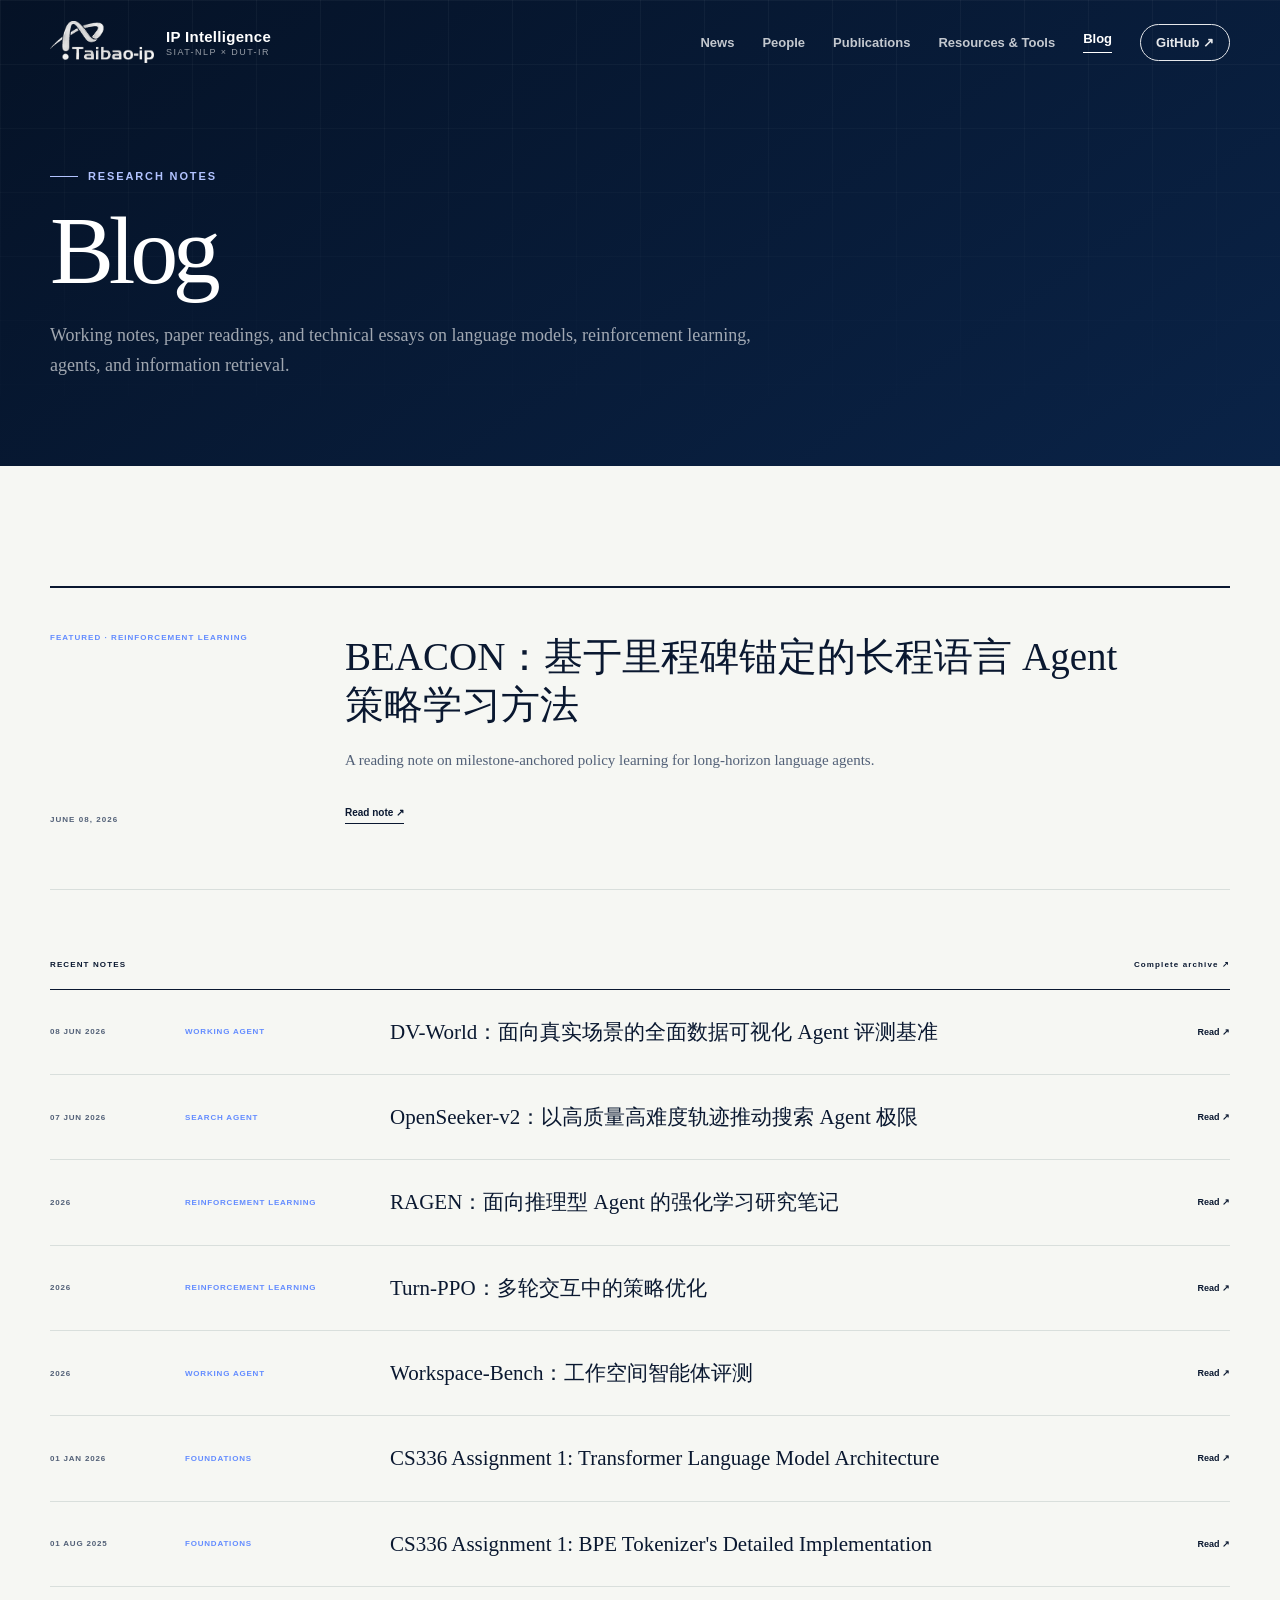
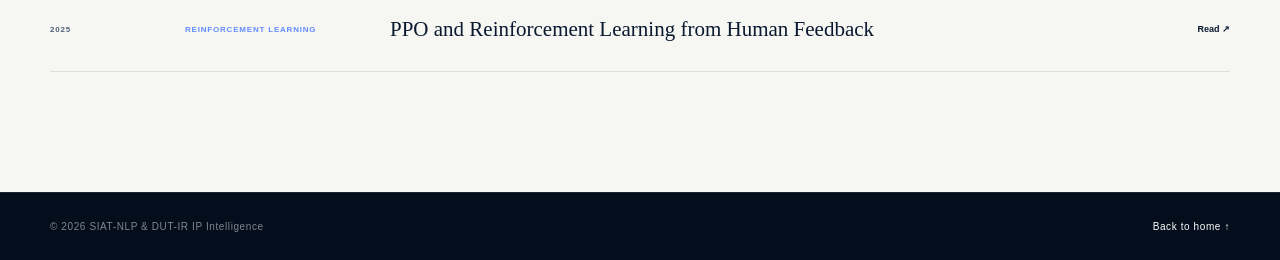
==== blog.html @ 0b188d11 "Redesign homepage and add research blog" ====
<!doctype html>
<html lang="en">
<head>
  <meta charset="UTF-8">
  <meta name="viewport" content="width=device-width,initial-scale=1">
  <meta name="description" content="Research notes from SIAT-NLP & DUT-IR IP Intelligence.">
  <meta property="og:title" content="Blog — IP Intelligence">
  <meta property="og:description" content="Notes on language models, reinforcement learning, agents, and information retrieval.">
  <meta property="og:type" content="website">
  <meta property="og:url" content="https://aiforip.github.io/blog.html">
  <link rel="canonical" href="https://aiforip.github.io/blog.html">
  <link rel="icon" href="assets/taibao-ip-logo.png" type="image/png">
  <link rel="stylesheet" href="styles.css">
  <title>Blog — IP Intelligence</title>
</head>
<body>
  <header class="site-header inner-header"><div class="container nav-wrap"><a class="brand" href="index.html"><img class="lab-logo" src="assets/taibao-ip-logo.png" alt="Taibao-IP"><span class="brand-text"><strong>IP Intelligence</strong><small>SIAT-NLP × DUT-IR</small></span></a><button class="menu-toggle" aria-expanded="false" aria-controls="site-nav" aria-label="Toggle navigation"><span></span><span></span><span></span></button><nav class="site-nav" id="site-nav"><a href="news.html">News</a><a href="people.html">People</a><a href="publications.html">Publications</a><a href="resources.html">Resources &amp; Tools</a><a class="active" href="blog.html">Blog</a><a class="nav-github" href="https://github.com/AIforIP">GitHub ↗</a></nav></div></header>
  <main>
    <section class="page-hero"><div class="page-grid"></div><div class="container"><p class="eyebrow"><span></span> Research notes</p><h1>Blog</h1><p>Working notes, paper readings, and technical essays on language models, reinforcement learning, agents, and information retrieval.</p></div></section>
    <section class="blog-page section-pad"><div class="container">
      <article class="blog-feature"><div><span>FEATURED · REINFORCEMENT LEARNING</span><time>JUNE 08, 2026</time></div><div><h2>BEACON：基于里程碑锚定的长程语言 Agent 策略学习方法</h2><p>A reading note on milestone-anchored policy learning for long-horizon language agents.</p><a href="https://wangqiyao.me/blogs/2026/RL/BEACON">Read note ↗</a></div></article>
      <div class="blog-heading"><span>RECENT NOTES</span><a href="https://wangqiyao.me/blogs/">Complete archive ↗</a></div>
      <div class="essay-list">
        <a href="https://wangqiyao.me/blogs/2026/Working-Agent/DV-World"><time>08 JUN 2026</time><span>WORKING AGENT</span><h2>DV-World：面向真实场景的全面数据可视化 Agent 评测基准</h2><i>Read ↗</i></a>
        <a href="https://wangqiyao.me/blogs/2026/Search-Agent/OpenSeeker-v2"><time>07 JUN 2026</time><span>SEARCH AGENT</span><h2>OpenSeeker-v2：以高质量高难度轨迹推动搜索 Agent 极限</h2><i>Read ↗</i></a>
        <a href="https://wangqiyao.me/blogs/2026/RL/RAGEN"><time>2026</time><span>REINFORCEMENT LEARNING</span><h2>RAGEN：面向推理型 Agent 的强化学习研究笔记</h2><i>Read ↗</i></a>
        <a href="https://wangqiyao.me/blogs/2026/RL/Turn-PPO"><time>2026</time><span>REINFORCEMENT LEARNING</span><h2>Turn-PPO：多轮交互中的策略优化</h2><i>Read ↗</i></a>
        <a href="https://wangqiyao.me/blogs/2026/Working-Agent/Workspace-Bench"><time>2026</time><span>WORKING AGENT</span><h2>Workspace-Bench：工作空间智能体评测</h2><i>Read ↗</i></a>
        <a href="https://wangqiyao.me/blogs/2026/CS336/Assignment1/Transformer"><time>01 JAN 2026</time><span>FOUNDATIONS</span><h2>CS336 Assignment 1: Transformer Language Model Architecture</h2><i>Read ↗</i></a>
        <a href="https://wangqiyao.me/blogs/2025/CS336/Assignment1/BPE"><time>01 AUG 2025</time><span>FOUNDATIONS</span><h2>CS336 Assignment 1: BPE Tokenizer's Detailed Implementation</h2><i>Read ↗</i></a>
        <a href="https://wangqiyao.me/blogs/2025/PPO_and_RLHF"><time>2025</time><span>REINFORCEMENT LEARNING</span><h2>PPO and Reinforcement Learning from Human Feedback</h2><i>Read ↗</i></a>
      </div>
    </div></section>
  </main>
  <footer class="compact-footer"><div class="container"><span>© <span id="year"></span> SIAT-NLP &amp; DUT-IR IP Intelligence</span><a href="index.html">Back to home ↑</a></div></footer>
  <script src="script.js"></script>
</body>
</html>
---- styles.css ----
:root{--ink:#0a1830;--muted:#526077;--paper:#f6f7f3;--paper-2:#edf0eb;--white:#fff;--navy:#06152c;--navy-2:#0b2346;--blue:#638cff;--violet:#917aff;--green:#55cbae;--orange:#ffb071;--line:#d9dfdc;--max:1180px;--serif:Georgia,"Times New Roman",serif;--sans:Inter,ui-sans-serif,-apple-system,BlinkMacSystemFont,"Segoe UI",sans-serif}
*{box-sizing:border-box}
html{scroll-behavior:smooth}
body{margin:0;color:var(--ink);background:var(--paper);font-family:var(--sans);-webkit-font-smoothing:antialiased}
a{color:inherit;text-decoration:none}
.container{width:min(calc(100% - 48px),var(--max));margin:auto}
.skip-link{position:fixed;z-index:100;top:10px;left:10px;padding:10px 14px;color:#fff;background:var(--blue);transform:translateY(-150%)}
.skip-link:focus{transform:none}
.site-header{position:absolute;z-index:30;width:100%;color:#fff}
.site-header.scrolled{position:fixed;color:var(--ink);background:rgba(246,247,243,.92);border-bottom:1px solid rgba(10,24,48,.08);backdrop-filter:blur(18px);animation:drop .25s ease}
@keyframes drop{from{transform:translateY(-100%)}
to{transform:none}
}
.nav-wrap{min-height:84px;display:flex;align-items:center;justify-content:space-between;gap:30px}
.brand{display:flex;align-items:center;gap:12px}
.brand-mark{width:42px;height:42px;display:grid;place-items:center;border:1px solid rgba(255,255,255,.3);font-family:var(--serif);font-weight:700;font-size:19px}
.scrolled .brand-mark{border-color:rgba(10,24,48,.2)}
.brand-text{display:grid;gap:2px}
.brand-text strong{font-size:15px;letter-spacing:.02em}
.brand-text small{font-size:9px;letter-spacing:.16em;opacity:.58}
.site-nav{display:flex;align-items:center;gap:28px;font-size:13px;font-weight:650}
.site-nav>a{opacity:.76;transition:.2s}
.site-nav>a:hover{opacity:1}
.site-nav .nav-github{padding:10px 15px;border:1px solid currentColor;border-radius:100px;opacity:.9}
.menu-toggle{display:none;border:0;background:none;color:inherit;width:42px;padding:8px}
.menu-toggle span{display:block;height:2px;margin:5px;background:currentColor}
.hero{position:relative;min-height:820px;overflow:hidden;color:#fff;background:radial-gradient(circle at 56% 10%,rgba(99,140,255,.17),transparent 35%),linear-gradient(145deg,#051226 0%,#092042 62%,#0c2b55 100%)}
.hero-grid{position:absolute;inset:0;background-image:linear-gradient(rgba(255,255,255,.045) 1px,transparent 1px),linear-gradient(90deg,rgba(255,255,255,.045) 1px,transparent 1px);background-size:64px 64px;mask-image:linear-gradient(#000,transparent 92%)}
.hero-glow{position:absolute;border-radius:50%;filter:blur(15px)}
.glow-one{width:380px;height:380px;right:-160px;top:11%;background:rgba(145,122,255,.13)}
.glow-two{width:280px;height:280px;left:28%;bottom:-130px;background:rgba(85,203,174,.1)}
.hero-layout{position:relative;z-index:2;min-height:820px;padding:160px 0 100px;display:grid;grid-template-columns:1.1fr .72fr;align-items:center;gap:70px}
.eyebrow,.section-kicker{margin:0 0 23px;color:var(--blue);font-size:11px;font-weight:760;letter-spacing:.17em;text-transform:uppercase}
.eyebrow{display:flex;align-items:center;gap:10px;color:#b2c3ff}
.eyebrow span{width:28px;height:1px;background:currentColor}
.hero h1{margin:0;max-width:720px;font:500 clamp(52px,6vw,80px)/.98 var(--serif);letter-spacing:-.055em}
.hero h1 em{color:#b1c2ff;font-weight:500}
.hero-summary{max-width:680px;margin:31px 0 0;color:rgba(255,255,255,.7);font-size:17px;line-height:1.75}
.hero-actions{display:flex;gap:12px;margin-top:38px}
.button{padding:16px 22px;border-radius:100px;font-size:13px;font-weight:720}
.primary{color:#081833;background:#fff}
.secondary{border:1px solid rgba(255,255,255,.28)}
.hero-visual{padding:20px;border:1px solid rgba(255,255,255,.17);border-radius:26px;background:rgba(255,255,255,.035);box-shadow:0 30px 90px rgba(0,0,0,.25);backdrop-filter:blur(8px)}
.visual-label,.visual-foot{display:flex;justify-content:space-between;color:rgba(255,255,255,.45);font-size:9px;letter-spacing:.15em}
.visual-label i{font-style:normal;color:#7ee2bd}
.visual-label i:before{content:"";display:inline-block;width:6px;height:6px;margin-right:7px;background:#55cbae;border-radius:50%}
.orbit-wrap{position:relative;height:350px}
.orbit{position:absolute;top:50%;left:50%;border:1px solid rgba(255,255,255,.13);border-radius:50%;transform:translate(-50%,-50%)}
.orbit-a{width:260px;height:260px}
.orbit-b{width:170px;height:170px}
.core{position:absolute;top:50%;left:50%;width:96px;height:96px;display:grid;place-content:center;text-align:center;transform:translate(-50%,-50%);border-radius:50%;background:linear-gradient(135deg,#668eff,#806aff);font:600 28px var(--serif);box-shadow:0 0 55px rgba(99,140,255,.3)}
.core small{display:block;margin-top:4px;font:600 7px var(--sans);letter-spacing:.16em}
.node{position:absolute;padding:7px 9px;color:rgba(255,255,255,.68);background:#0b2243;border:1px solid rgba(255,255,255,.16);font-size:8px;letter-spacing:.13em}
.node-a{top:42px;left:46%}
.node-b{right:20px;top:53%}
.node-c{left:31px;bottom:61px}
.scroll-cue{position:absolute;z-index:2;left:50%;bottom:25px;display:flex;align-items:center;gap:12px;transform:translateX(-50%);color:rgba(255,255,255,.4);font-size:8px;letter-spacing:.16em}
.scroll-cue span{width:26px;height:1px;background:currentColor}
.section-pad{padding:120px 0}
.manifesto-grid{display:grid;grid-template-columns:170px 1fr;gap:30px}
.manifesto-copy h2,.section-head h2{margin:0;font:500 clamp(38px,4.2vw,58px)/1.05 var(--serif);letter-spacing:-.035em}
.manifesto-copy>p{max-width:790px;margin:30px 0 0;color:var(--muted);font-size:17px;line-height:1.8}
.research-pillars{grid-column:2;display:grid;grid-template-columns:repeat(3,1fr);gap:1px;margin-top:58px;background:var(--line);border:1px solid var(--line)}
.research-pillars article{padding:34px;background:var(--paper)}
.research-pillars b{color:var(--blue);font-size:11px}
.research-pillars h3{margin:45px 0 12px;font:500 25px var(--serif)}
.research-pillars p{margin:0;color:var(--muted);font-size:13px;line-height:1.7}
.news,.publications{background:var(--paper-2)}
.section-head{display:flex;align-items:end;justify-content:space-between;gap:40px;margin-bottom:56px}
.section-head .section-kicker{margin-bottom:18px}
.section-head>a{padding-bottom:5px;border-bottom:1px solid var(--ink);font-size:12px;font-weight:700}
.section-head>p{max-width:400px;margin:0;color:var(--muted);font-size:14px;line-height:1.7}
.news-list{display:grid;grid-template-columns:1fr 1fr;border-top:1px solid var(--line)}
.news-feature{padding:48px 55px 30px 0;border-right:1px solid var(--line)}
.news time{color:var(--muted);font-size:10px;letter-spacing:.12em}
.news-tag{display:inline-block;margin-left:15px;padding:5px 8px;color:#2e5ede;background:#e2e8ff;font-size:8px;font-weight:750;letter-spacing:.12em}
.news-feature h3{margin:65px 0 18px;font:500 34px/1.15 var(--serif)}
.news-feature p,.news-stack p{color:var(--muted);line-height:1.65}
.news-feature a{display:inline-block;margin-top:28px;font-size:12px;font-weight:700}
.news-stack article{display:grid;grid-template-columns:72px 1fr;gap:24px;padding:30px 0 30px 42px;border-bottom:1px solid var(--line)}
.news-stack .news-tag{margin:0}
.news-stack h3{margin:12px 0 7px;font:500 20px var(--serif)}
.news-stack p{margin:0;font-size:12px}
.people-grid{display:grid;grid-template-columns:repeat(4,1fr);gap:18px}
.person{padding:14px 14px 24px;border:1px solid var(--line);transition:.25s}
.person:hover{transform:translateY(-6px);box-shadow:0 20px 50px rgba(10,24,48,.09)}
.portrait{height:250px;display:grid;place-items:center;margin-bottom:22px;overflow:hidden;background-image:linear-gradient(135deg,transparent 48%,rgba(255,255,255,.25) 49%,rgba(255,255,255,.25) 50%,transparent 51%)}
.portrait span{font:500 68px var(--serif);opacity:.7}
.portrait-photo{background:#d8dde3}
.portrait-photo img{width:100%;height:100%;display:block;object-fit:cover;object-position:center 25%;filter:saturate(.82) contrast(1.04)}
.tone-blue{color:#2e57a2;background-color:#dbe6fa}
.tone-violet{color:#5c4b8a;background-color:#e4def2}
.tone-green{color:#357c6a;background-color:#dbece7}
.tone-orange{color:#9a613c;background-color:#f3e2d5}
.person .role,.resource-card>span,.publication>div>span,.footer-grid>div>span,.join-card span{font-size:8px;font-weight:750;letter-spacing:.13em;color:var(--blue)}
.person h3{margin:10px 0 7px;font:500 25px var(--serif)}
.person p{min-height:40px;margin:0;color:var(--muted);font-size:11px;line-height:1.6}
.person i{display:block;margin-top:20px;font-size:10px;font-style:normal;font-weight:700}
.join-card{display:grid;grid-template-columns:1.1fr 1fr auto;align-items:center;gap:45px;margin-top:30px;padding:32px 38px;color:#fff;background:var(--navy)}
.join-card h3{margin:7px 0 0;font:500 23px var(--serif)}
.join-card p{margin:0;color:rgba(255,255,255,.58);font-size:12px;line-height:1.6}
.join-card a{font-size:11px;font-weight:700}
.pub-list{border-top:1px solid var(--line)}
.publication{display:grid;grid-template-columns:145px 1fr;padding:36px 0;border-bottom:1px solid var(--line)}
.pub-year{font:500 27px var(--serif)}
.pub-year small{display:block;margin-top:7px;color:var(--muted);font:700 8px var(--sans);letter-spacing:.14em}
.publication h3{max-width:880px;margin:12px 0;font:500 25px/1.25 var(--serif)}
.publication p{margin:0;color:var(--muted);font-size:12px}
.publication nav{display:flex;gap:20px;margin-top:20px}
.publication nav a{font-size:10px;font-weight:700}
.resources{color:#fff;background:var(--navy)}
.resources .section-kicker{color:#8eabff}
.resources .section-head>p{color:rgba(255,255,255,.55)}
.resource-grid{display:grid;grid-template-columns:repeat(4,1fr);gap:14px}
.resource-card{min-height:230px;padding:26px;display:flex;flex-direction:column;border:1px solid rgba(255,255,255,.14);background:rgba(255,255,255,.035);transition:.25s}
.resource-card:hover{border-color:rgba(255,255,255,.4);transform:translateY(-4px)}
.resource-card.featured{grid-column:span 2;grid-row:span 2;min-height:474px;background:radial-gradient(circle at 75% 25%,rgba(99,140,255,.22),transparent 32%),var(--navy-2)}
.resource-card.featured div{margin:auto 0}
.resource-card.featured b{width:90px;height:90px;display:grid;place-items:center;border-radius:50%;background:var(--blue);font:500 30px var(--serif)}
.resource-card h3{margin:auto 0 10px;font:500 29px var(--serif)}
.resource-card.featured h3{margin:30px 0 12px;font-size:40px}
.resource-card p{margin:0;color:rgba(255,255,255,.56);font-size:12px;line-height:1.6}
.resource-card i{margin-top:auto;padding-top:25px;font-size:10px;font-style:normal;font-weight:700}
footer{padding:75px 0 28px;color:#fff;background:#030d1c;border-top:1px solid rgba(255,255,255,.09)}
.footer-grid{display:grid;grid-template-columns:2fr 1fr 1fr;gap:80px}
.footer-brand{margin-bottom:25px}
.footer-grid p{max-width:350px;color:rgba(255,255,255,.45);font-size:12px;line-height:1.7}
.footer-grid>div:not(:first-child){display:flex;flex-direction:column;gap:14px}
.footer-grid>div>span{margin-bottom:8px;color:rgba(255,255,255,.35)}
.footer-grid>div>a{font-size:11px;color:rgba(255,255,255,.7)}
.copyright{display:flex;justify-content:space-between;margin-top:65px;padding-top:25px;border-top:1px solid rgba(255,255,255,.1);color:rgba(255,255,255,.3);font-size:9px;letter-spacing:.08em}
.reveal{opacity:0;transform:translateY(24px);transition:opacity .7s ease,transform .7s ease}
.reveal.visible{opacity:1;transform:none}
@media (prefers-reduced-motion:reduce){html{scroll-behavior:auto}
.reveal{opacity:1;transform:none;transition:none}
}
@media(max-width:900px){.site-nav{display:none;position:absolute;top:74px;left:24px;right:24px;padding:20px;flex-direction:column;align-items:stretch;color:var(--ink);background:#fff;box-shadow:0 20px 50px rgba(0,0,0,.18)}
.site-nav.open{display:flex}
.menu-toggle{display:block}
.hero-layout{grid-template-columns:1fr;padding-top:145px}
.hero-visual{display:none}
.manifesto-grid{grid-template-columns:1fr}
.research-pillars{grid-column:1}
.people-grid{grid-template-columns:repeat(2,1fr)}
.join-card{grid-template-columns:1fr}
.resource-grid{grid-template-columns:repeat(2,1fr)}
}
@media(max-width:620px){.container{width:min(calc(100% - 32px),var(--max))}
.brand-text small{letter-spacing:.08em}
.hero{min-height:720px}
.hero-layout{min-height:720px}
.hero h1{font-size:47px}
.hero-summary{font-size:15px}
.hero-actions{flex-direction:column;align-items:flex-start}
.section-pad{padding:85px 0}
.manifesto-copy h2,.section-head h2{font-size:38px}
.research-pillars,.people-grid,.news-list,.resource-grid{grid-template-columns:1fr}
.news-feature{border-right:0;border-bottom:1px solid var(--line);padding-right:0}
.news-stack article{padding-left:0}
.section-head{align-items:flex-start;flex-direction:column}
.portrait{height:230px}
.publication{grid-template-columns:1fr;gap:20px}
.publication h3{font-size:21px}
.resource-card.featured{grid-column:auto;grid-row:auto;min-height:380px}
.footer-grid{grid-template-columns:1fr;gap:40px}
.copyright{gap:15px;flex-direction:column}
.scroll-cue{display:none}
}

/* Inner academic pages */
.person-lead{border-color:rgba(255,176,113,.7);box-shadow:inset 0 -3px 0 var(--orange)}
.inner-header{position:absolute}
.inner-header .site-nav .active{opacity:1;border-bottom:1px solid currentColor;padding-bottom:6px}
.page-hero{position:relative;overflow:hidden;padding:170px 0 85px;color:#fff;background:linear-gradient(145deg,#051226,#0a2347)}
.page-grid{position:absolute;inset:0;background-image:linear-gradient(rgba(255,255,255,.04) 1px,transparent 1px),linear-gradient(90deg,rgba(255,255,255,.04) 1px,transparent 1px);background-size:64px 64px;mask-image:linear-gradient(#000,transparent)}
.page-hero .container{position:relative}
.page-hero h1{margin:0;font:500 clamp(58px,8vw,96px)/.95 var(--serif);letter-spacing:-.055em}
.page-hero .container>p:last-child{max-width:720px;margin:25px 0 0;color:rgba(255,255,255,.62);font:18px/1.65 var(--serif)}
.compact-footer{padding:28px 0;color:rgba(255,255,255,.5);background:#030d1c;font-size:10px;letter-spacing:.06em}
.compact-footer .container{display:flex;justify-content:space-between}
.compact-footer a{color:#fff}
.archive-layout{display:grid;grid-template-columns:150px 1fr;gap:60px}
.archive aside{position:sticky;top:115px;align-self:start;display:flex;flex-direction:column;gap:16px}
.archive aside span{margin-bottom:10px;color:var(--muted);font-size:8px;letter-spacing:.15em}
.archive aside a{color:var(--muted);font:500 20px var(--serif)}
.archive aside a.active{color:var(--blue)}
.timeline-year{display:grid;grid-template-columns:115px 1fr;border-top:1px solid var(--line)}
.timeline-year>h2{margin:30px 0;font:500 33px var(--serif)}
.timeline-year>article{grid-column:2;display:grid;grid-template-columns:115px 1fr;gap:28px;padding:32px 0;border-bottom:1px solid var(--line)}
.timeline-year time{color:var(--muted);font-size:9px;letter-spacing:.1em}
.timeline-year article span,.faculty span,.lead-profile .role,.arena-banner span,.catalog>article>span,.open-note>span{color:var(--blue);font-size:8px;font-weight:750;letter-spacing:.13em}
.timeline-year h3{margin:9px 0 10px;font:500 24px var(--serif)}
.timeline-year p{margin:0;color:var(--muted);font-size:13px;line-height:1.65}
.timeline-year article a{display:inline-block;margin-top:17px;font-size:10px;font-weight:700}
.lead-profile{display:grid;grid-template-columns:300px 1fr;gap:55px;padding:35px;border:1px solid var(--line);background:#fff}
.lead-profile .portrait{height:320px;margin:0}
.lead-profile h2{margin:18px 0;font:500 43px var(--serif)}
.lead-profile h2 small{color:var(--muted);font-size:19px}
.lead-profile p{max-width:650px;color:var(--muted);font-size:15px;line-height:1.8}
.profile-links{display:flex;flex-wrap:wrap;gap:22px;margin-top:30px}
.profile-links a{padding-bottom:4px;border-bottom:1px solid var(--line);font-size:11px;font-weight:700}
.faculty-label{margin-top:80px}
.faculty-grid{display:grid;grid-template-columns:repeat(3,1fr);gap:18px}
.faculty{border:1px solid var(--line);background:#fff}
.faculty .portrait{height:230px;margin:0}
.faculty>div:last-child{padding:25px}
.faculty h3{margin:11px 0;font:500 28px var(--serif)}
.faculty p{min-height:45px;color:var(--muted);font-size:12px;line-height:1.6}
.faculty i{font-size:10px;font-style:normal;font-weight:700}
.pub-toolbar{display:flex;justify-content:space-between;align-items:center;padding-bottom:24px;border-bottom:1px solid var(--ink)}
.pub-toolbar p{font-size:9px;font-weight:750;letter-spacing:.14em}
.filter{padding:8px 12px;color:var(--muted);border:0;background:none;font:600 10px var(--sans);cursor:pointer}
.filter.active{color:#fff;background:var(--ink)}
.bibliography article{display:grid;grid-template-columns:80px 1fr;padding:38px 0;border-bottom:1px solid var(--line)}
.bib-no{color:var(--muted);font:500 18px var(--serif)}
.bibliography article span{color:var(--blue);font-size:8px;font-weight:750;letter-spacing:.13em}
.bibliography h2{max-width:950px;margin:12px 0;font:500 26px/1.3 var(--serif)}
.bibliography p{margin:0;color:var(--muted);font:14px var(--serif)}
.bibliography nav{display:flex;gap:12px;margin-top:20px}
.bibliography nav a{padding:7px 10px;border:1px solid var(--line);font-size:9px;font-weight:700}
.bibliography article.hidden{display:none}
.pub-note{margin-top:36px;color:var(--muted);font-size:11px}
.pub-note a{color:var(--ink);font-weight:700}
.arena-banner{min-height:390px;padding:55px;display:grid;grid-template-columns:1.2fr .8fr;align-items:center;color:#fff;background:radial-gradient(circle at 76% 25%,rgba(99,140,255,.25),transparent 30%),var(--navy)}
.arena-banner h2{margin:18px 0;font:500 48px var(--serif)}
.arena-banner p{max-width:610px;color:rgba(255,255,255,.6);font-size:14px;line-height:1.75}
.arena-banner nav{display:flex;gap:20px;margin-top:30px}
.arena-banner nav a{font-size:10px;font-weight:700}
.arena-scale{display:flex;flex-direction:column;align-items:center;gap:10px;color:rgba(255,255,255,.55);font-size:8px;letter-spacing:.14em}
.arena-scale i{width:1px;height:55px;background:linear-gradient(var(--blue),rgba(255,255,255,.1))}
.catalog-title{margin-top:80px}
.catalog{display:grid;grid-template-columns:repeat(2,1fr);gap:1px;background:var(--line);border:1px solid var(--line)}
.catalog>article{min-height:340px;padding:38px;display:flex;flex-direction:column;background:var(--paper)}
.catalog h2{margin:35px 0 12px;font:500 36px var(--serif)}
.catalog p{max-width:470px;color:var(--muted);font-size:13px;line-height:1.65}
.catalog dl{display:flex;gap:40px;margin-top:auto}
.catalog dl div{display:flex;flex-direction:column-reverse}
.catalog dt{margin-top:5px;color:var(--muted);font-size:7px;letter-spacing:.13em}
.catalog dd{margin:0;font:500 19px var(--serif)}
.catalog nav{display:flex;gap:12px;margin-top:25px}
.catalog nav a{padding:8px 11px;border:1px solid var(--line);font-size:9px;font-weight:700}
.open-note{display:grid;grid-template-columns:130px 1fr auto;align-items:center;gap:40px;margin-top:35px;padding:30px;border-top:1px solid var(--line);border-bottom:1px solid var(--line)}
.open-note p{margin:0;color:var(--muted);font-size:12px;line-height:1.65}
.open-note a{font-size:10px;font-weight:700}
@media(max-width:900px){.archive-layout{grid-template-columns:1fr}.archive aside{position:static;flex-direction:row}.lead-profile{grid-template-columns:220px 1fr}.faculty-grid{grid-template-columns:1fr}.arena-banner{grid-template-columns:1fr}.arena-scale{display:none}.catalog{grid-template-columns:1fr}.open-note{grid-template-columns:1fr}}
@media(max-width:620px){.page-hero{padding:145px 0 65px}.archive aside{display:none}.timeline-year{grid-template-columns:1fr}.timeline-year>article{grid-column:1;grid-template-columns:1fr}.lead-profile{grid-template-columns:1fr;padding:20px}.lead-profile .portrait{height:250px}.pub-toolbar{align-items:flex-start;flex-direction:column;gap:15px}.bibliography article{grid-template-columns:1fr;gap:14px}.arena-banner{padding:30px}.catalog>article{padding:28px}.compact-footer .container{gap:12px;flex-direction:column}}

/* Editorial home and shared Taibao-IP identity */
.lab-logo{display:block;width:104px;height:auto;filter:invert(1);mix-blend-mode:screen}
.site-header.scrolled .lab-logo{filter:none;mix-blend-mode:multiply}
.footer-brand .lab-logo{filter:invert(1);mix-blend-mode:screen}
.portrait-min img{object-position:74% center}
.editorial-hero{min-height:790px;color:var(--ink);background:#f2f3ef}
.editorial-hero .hero-grid{background-image:linear-gradient(rgba(10,24,48,.055) 1px,transparent 1px),linear-gradient(90deg,rgba(10,24,48,.055) 1px,transparent 1px);mask-image:linear-gradient(#000,transparent 92%)}
.home-header{color:var(--ink);border-bottom:1px solid rgba(10,24,48,.1)}
.home-header .lab-logo{filter:none;mix-blend-mode:multiply}
.editorial-hero .hero-layout{min-height:720px;padding:155px 0 105px;grid-template-columns:minmax(0,1.28fr) minmax(330px,.62fr);align-items:center}
.editorial-hero .eyebrow{color:#4d668f}
.editorial-hero h1{max-width:780px;font-size:clamp(58px,7vw,94px);line-height:.94}
.editorial-hero h1 em{color:#345a9e}
.editorial-hero .hero-summary{max-width:700px;color:#59667a;font:18px/1.75 var(--serif)}
.editorial-hero .hero-actions{gap:32px;margin-top:42px}
.text-link{display:flex;gap:22px;padding:0 0 8px;border-bottom:1px solid var(--ink);font-size:11px;font-weight:700;letter-spacing:.02em}
.hero-abstract{padding:0 0 0 38px;border-left:1px solid #bfc7c5}
.abstract-head{display:flex;justify-content:space-between;padding-bottom:15px;border-bottom:1px solid #bfc7c5;color:#677386;font-size:8px;font-weight:750;letter-spacing:.14em}
.hero-abstract>p{margin:30px 0 38px;font:20px/1.55 var(--serif)}
.hero-abstract dl{margin:0}
.hero-abstract dl div{display:grid;grid-template-columns:92px 1fr;padding:14px 0;border-top:1px solid #d2d7d4}
.hero-abstract dt{color:#77818f;font-size:7px;font-weight:750;letter-spacing:.14em}
.hero-abstract dd{margin:0;font-size:10px;font-weight:650}
.abstract-cite{display:flex;align-items:end;justify-content:space-between;margin-top:44px;padding-top:22px;border-top:2px solid var(--ink)}
.abstract-cite b{font:500 28px var(--serif)}
.abstract-cite b em{color:#345a9e}
.abstract-cite span{text-align:right;color:#677386;font:10px/1.45 var(--serif)}
.institution-strip{position:absolute;z-index:2;left:50%;bottom:0;height:70px;display:flex;align-items:center;gap:18px;transform:translateX(-50%);border-top:1px solid #bfc7c5;color:#364257;font:600 12px var(--serif);letter-spacing:.06em}
.institution-strip i{color:#8a94a2;font-style:normal}
.institution-strip p{margin-left:auto;color:#7a8491;font:700 7px var(--sans);letter-spacing:.16em}
@media(max-width:900px){.editorial-hero .hero-layout{grid-template-columns:1fr}.hero-abstract{display:none}}
@media(max-width:620px){.editorial-hero h1{font-size:52px}.editorial-hero .hero-layout{padding-top:135px}.institution-strip{height:58px}}
.blog-feature{display:grid;grid-template-columns:240px 1fr;gap:55px;padding:45px 0 65px;border-top:2px solid var(--ink);border-bottom:1px solid var(--line)}
.blog-feature>div:first-child{display:flex;flex-direction:column;justify-content:space-between;color:var(--blue);font-size:8px;font-weight:750;letter-spacing:.13em}
.blog-feature time{color:var(--muted)}
.blog-feature h2{max-width:820px;margin:0 0 18px;font:500 39px/1.25 var(--serif)}
.blog-feature p{color:var(--muted);font:15px/1.7 var(--serif)}
.blog-feature a{display:inline-block;margin-top:18px;padding-bottom:5px;border-bottom:1px solid var(--ink);font-size:10px;font-weight:700}
.blog-heading{display:flex;justify-content:space-between;margin-top:70px;padding-bottom:20px;border-bottom:1px solid var(--ink);font-size:8px;font-weight:750;letter-spacing:.14em}
.essay-list>a{display:grid;grid-template-columns:110px 180px 1fr 50px;align-items:center;gap:25px;padding:28px 0;border-bottom:1px solid var(--line);transition:padding .2s}
.essay-list>a:hover{padding-left:10px}
.essay-list time,.essay-list span{color:var(--muted);font-size:8px;font-weight:700;letter-spacing:.1em}
.essay-list span{color:var(--blue)}
.essay-list h2{margin:0;font:500 21px/1.35 var(--serif)}
.essay-list i{text-align:right;font-size:9px;font-style:normal;font-weight:700}
@media(max-width:700px){.blog-feature{grid-template-columns:1fr}.blog-feature>div:first-child{gap:15px}.blog-feature h2{font-size:30px}.essay-list>a{grid-template-columns:90px 1fr}.essay-list span{display:none}.essay-list h2{grid-column:2}.essay-list i{display:none}}
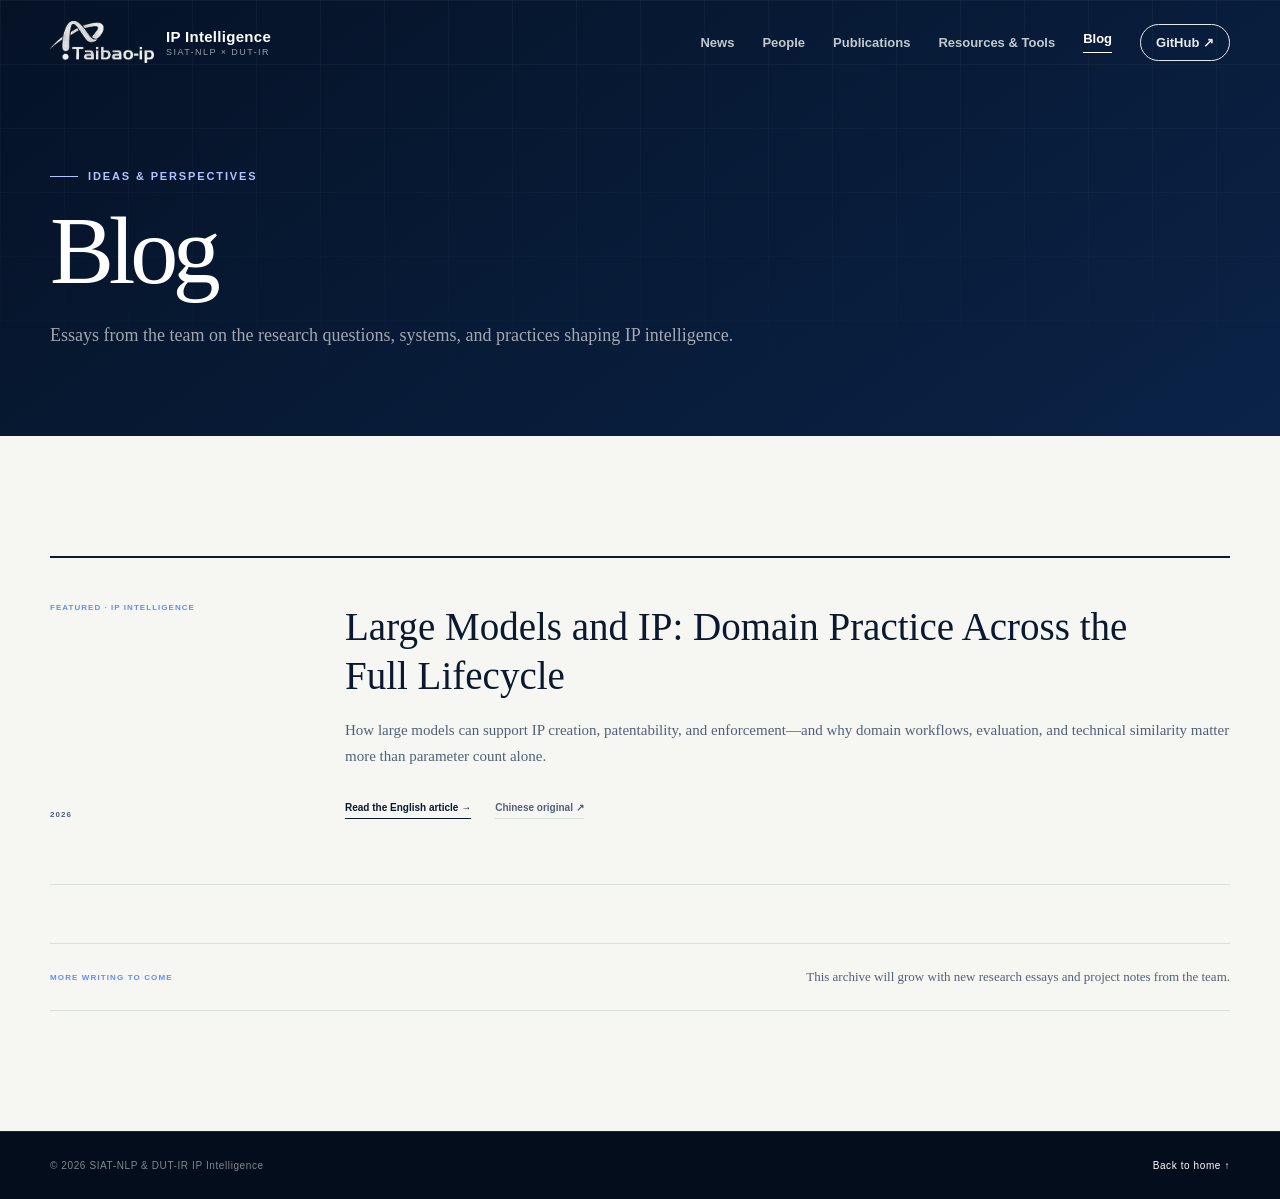
==== commit b7fcc50a: "Publish English IP lifecycle perspective" ====
--- a/blog.html
+++ b/blog.html
@@ -9,27 +9,17 @@
   <meta property="og:type" content="website">
   <meta property="og:url" content="https://aiforip.github.io/blog.html">
   <link rel="canonical" href="https://aiforip.github.io/blog.html">
-  <link rel="icon" href="assets/taibao-ip-logo.png" type="image/png">
+  <link rel="icon" href="favicon.svg" type="image/svg+xml">
   <link rel="stylesheet" href="styles.css">
   <title>Blog — IP Intelligence</title>
 </head>
 <body>
   <header class="site-header inner-header"><div class="container nav-wrap"><a class="brand" href="index.html"><img class="lab-logo" src="assets/taibao-ip-logo.png" alt="Taibao-IP"><span class="brand-text"><strong>IP Intelligence</strong><small>SIAT-NLP × DUT-IR</small></span></a><button class="menu-toggle" aria-expanded="false" aria-controls="site-nav" aria-label="Toggle navigation"><span></span><span></span><span></span></button><nav class="site-nav" id="site-nav"><a href="news.html">News</a><a href="people.html">People</a><a href="publications.html">Publications</a><a href="resources.html">Resources &amp; Tools</a><a class="active" href="blog.html">Blog</a><a class="nav-github" href="https://github.com/AIforIP">GitHub ↗</a></nav></div></header>
   <main>
-    <section class="page-hero"><div class="page-grid"></div><div class="container"><p class="eyebrow"><span></span> Research notes</p><h1>Blog</h1><p>Working notes, paper readings, and technical essays on language models, reinforcement learning, agents, and information retrieval.</p></div></section>
+    <section class="page-hero"><div class="page-grid"></div><div class="container"><p class="eyebrow"><span></span> Ideas &amp; perspectives</p><h1>Blog</h1><p>Essays from the team on the research questions, systems, and practices shaping IP intelligence.</p></div></section>
     <section class="blog-page section-pad"><div class="container">
-      <article class="blog-feature"><div><span>FEATURED · REINFORCEMENT LEARNING</span><time>JUNE 08, 2026</time></div><div><h2>BEACON：基于里程碑锚定的长程语言 Agent 策略学习方法</h2><p>A reading note on milestone-anchored policy learning for long-horizon language agents.</p><a href="https://wangqiyao.me/blogs/2026/RL/BEACON">Read note ↗</a></div></article>
-      <div class="blog-heading"><span>RECENT NOTES</span><a href="https://wangqiyao.me/blogs/">Complete archive ↗</a></div>
-      <div class="essay-list">
-        <a href="https://wangqiyao.me/blogs/2026/Working-Agent/DV-World"><time>08 JUN 2026</time><span>WORKING AGENT</span><h2>DV-World：面向真实场景的全面数据可视化 Agent 评测基准</h2><i>Read ↗</i></a>
-        <a href="https://wangqiyao.me/blogs/2026/Search-Agent/OpenSeeker-v2"><time>07 JUN 2026</time><span>SEARCH AGENT</span><h2>OpenSeeker-v2：以高质量高难度轨迹推动搜索 Agent 极限</h2><i>Read ↗</i></a>
-        <a href="https://wangqiyao.me/blogs/2026/RL/RAGEN"><time>2026</time><span>REINFORCEMENT LEARNING</span><h2>RAGEN：面向推理型 Agent 的强化学习研究笔记</h2><i>Read ↗</i></a>
-        <a href="https://wangqiyao.me/blogs/2026/RL/Turn-PPO"><time>2026</time><span>REINFORCEMENT LEARNING</span><h2>Turn-PPO：多轮交互中的策略优化</h2><i>Read ↗</i></a>
-        <a href="https://wangqiyao.me/blogs/2026/Working-Agent/Workspace-Bench"><time>2026</time><span>WORKING AGENT</span><h2>Workspace-Bench：工作空间智能体评测</h2><i>Read ↗</i></a>
-        <a href="https://wangqiyao.me/blogs/2026/CS336/Assignment1/Transformer"><time>01 JAN 2026</time><span>FOUNDATIONS</span><h2>CS336 Assignment 1: Transformer Language Model Architecture</h2><i>Read ↗</i></a>
-        <a href="https://wangqiyao.me/blogs/2025/CS336/Assignment1/BPE"><time>01 AUG 2025</time><span>FOUNDATIONS</span><h2>CS336 Assignment 1: BPE Tokenizer's Detailed Implementation</h2><i>Read ↗</i></a>
-        <a href="https://wangqiyao.me/blogs/2025/PPO_and_RLHF"><time>2025</time><span>REINFORCEMENT LEARNING</span><h2>PPO and Reinforcement Learning from Human Feedback</h2><i>Read ↗</i></a>
-      </div>
+      <article class="blog-feature single-post"><div><span>FEATURED · IP INTELLIGENCE</span><time>2026</time></div><div><h2>Large Models and IP: Domain Practice Across the Full Lifecycle</h2><p>How large models can support IP creation, patentability, and enforcement—and why domain workflows, evaluation, and technical similarity matter more than parameter count alone.</p><a href="large-models-and-ip.html">Read the English article →</a><a class="original-link" href="https://mp.weixin.qq.com/s/RaHIqe2wVMPfmvSzAYfahA">Chinese original ↗</a></div></article>
+      <div class="blog-coming"><span>MORE WRITING TO COME</span><p>This archive will grow with new research essays and project notes from the team.</p></div>
     </div></section>
   </main>
   <footer class="compact-footer"><div class="container"><span>© <span id="year"></span> SIAT-NLP &amp; DUT-IR IP Intelligence</span><a href="index.html">Back to home ↑</a></div></footer>
--- a/styles.css
+++ b/styles.css
@@ -291,3 +291,33 @@
 .essay-list h2{margin:0;font:500 21px/1.35 var(--serif)}
 .essay-list i{text-align:right;font-size:9px;font-style:normal;font-weight:700}
 @media(max-width:700px){.blog-feature{grid-template-columns:1fr}.blog-feature>div:first-child{gap:15px}.blog-feature h2{font-size:30px}.essay-list>a{grid-template-columns:90px 1fr}.essay-list span{display:none}.essay-list h2{grid-column:2}.essay-list i{display:none}}
+.single-post .original-link{margin-left:24px;color:var(--muted);border-bottom-color:var(--line)}
+.blog-coming{display:flex;justify-content:space-between;align-items:center;margin-top:58px;padding:25px 0;border-top:1px solid var(--line);border-bottom:1px solid var(--line)}
+.blog-coming span{color:var(--blue);font-size:8px;font-weight:750;letter-spacing:.14em}
+.blog-coming p{margin:0;color:var(--muted);font:13px var(--serif)}
+.article-hero{position:relative;overflow:hidden;padding:155px 0 75px;color:#fff;background:linear-gradient(145deg,#051226,#0b294f)}
+.article-hero .container{position:relative}
+.article-back{display:inline-block;margin-bottom:55px;color:rgba(255,255,255,.55);font-size:9px;font-weight:700;letter-spacing:.08em}
+.article-label{color:#91adff;font-size:9px;font-weight:750;letter-spacing:.16em}
+.article-hero h1{max-width:1020px;margin:20px 0 45px;font:500 clamp(48px,6vw,78px)/1.02 var(--serif);letter-spacing:-.04em}
+.article-hero h1 em{color:#b3c5ff;font-weight:500}
+.article-meta{display:flex;gap:40px;padding-top:22px;border-top:1px solid rgba(255,255,255,.16);color:rgba(255,255,255,.5);font-size:8px;font-weight:650;letter-spacing:.1em}
+.article-layout{display:grid;grid-template-columns:180px minmax(0,760px);justify-content:center;gap:85px;padding-top:90px;padding-bottom:120px}
+.article-toc{position:sticky;top:110px;align-self:start;display:flex;flex-direction:column;gap:13px;padding-top:8px;border-top:2px solid var(--ink)}
+.article-toc span{margin:6px 0 10px;color:var(--muted);font-size:8px;font-weight:750;letter-spacing:.14em}
+.article-toc a{color:var(--muted);font:11px var(--serif)}
+.article-toc a:hover{color:var(--blue)}
+.article-body{font:17px/1.85 var(--serif)}
+.article-body .article-lede{margin-top:0;color:#263853;font-size:24px;line-height:1.65}
+.article-body p{margin:0 0 24px}
+.article-body h2{margin:75px 0 28px;padding-top:18px;border-top:1px solid var(--ink);font:500 34px/1.25 var(--serif);letter-spacing:-.02em}
+.article-body h2 span{display:block;margin-bottom:10px;color:var(--blue);font:750 9px var(--sans);letter-spacing:.14em}
+.article-body ul{margin:0 0 30px;padding-left:22px}
+.article-body li{margin-bottom:10px}
+.article-body strong{color:#162d51}
+.article-note{margin-top:75px;padding:32px;color:#fff;background:var(--navy)}
+.article-note>strong{color:#91adff;font:750 9px var(--sans);letter-spacing:.14em}
+.article-note p{margin:15px 0;color:rgba(255,255,255,.65);font-size:14px}
+.article-note a{font:700 9px var(--sans)}
+@media(max-width:800px){.article-layout{grid-template-columns:1fr;gap:0}.article-toc{display:none}}
+@media(max-width:620px){.blog-coming{align-items:flex-start;flex-direction:column;gap:12px}.article-hero{padding-top:130px}.article-back{margin-bottom:35px}.article-hero h1{font-size:44px}.article-meta{align-items:flex-start;flex-direction:column;gap:8px}.article-layout{padding-top:60px}.article-body{font-size:16px}.article-body .article-lede{font-size:21px}.article-body h2{font-size:29px}.single-post .original-link{margin-left:12px}}
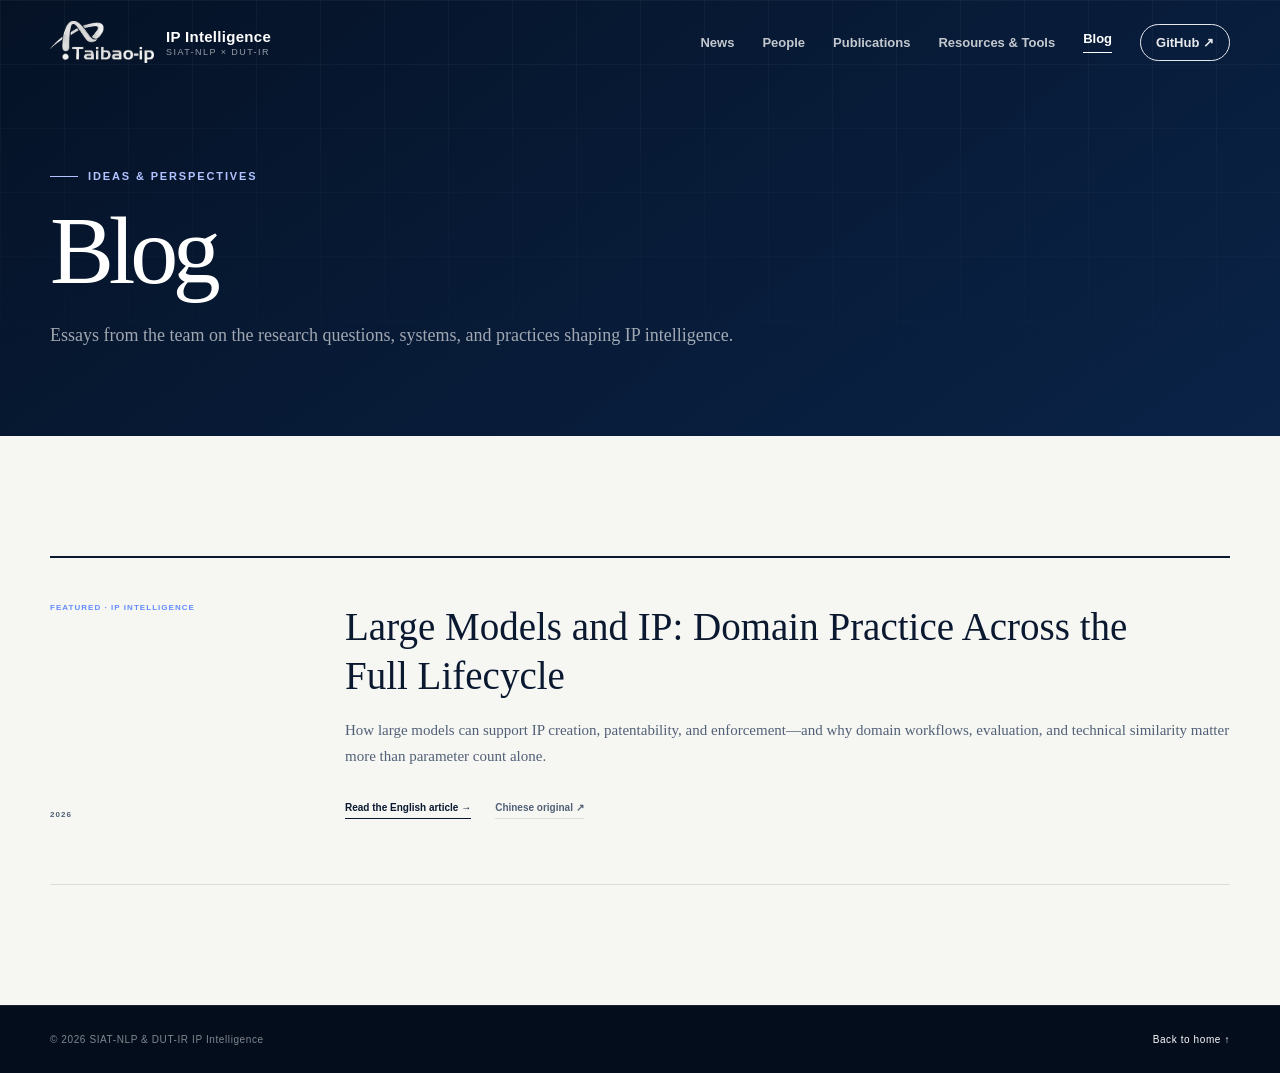
==== commit 65956ed0: "Expand team and correct publication metadata" ====
--- a/blog.html
+++ b/blog.html
@@ -19,7 +19,6 @@
     <section class="page-hero"><div class="page-grid"></div><div class="container"><p class="eyebrow"><span></span> Ideas &amp; perspectives</p><h1>Blog</h1><p>Essays from the team on the research questions, systems, and practices shaping IP intelligence.</p></div></section>
     <section class="blog-page section-pad"><div class="container">
       <article class="blog-feature single-post"><div><span>FEATURED · IP INTELLIGENCE</span><time>2026</time></div><div><h2>Large Models and IP: Domain Practice Across the Full Lifecycle</h2><p>How large models can support IP creation, patentability, and enforcement—and why domain workflows, evaluation, and technical similarity matter more than parameter count alone.</p><a href="large-models-and-ip.html">Read the English article →</a><a class="original-link" href="https://mp.weixin.qq.com/s/RaHIqe2wVMPfmvSzAYfahA">Chinese original ↗</a></div></article>
-      <div class="blog-coming"><span>MORE WRITING TO COME</span><p>This archive will grow with new research essays and project notes from the team.</p></div>
     </div></section>
   </main>
   <footer class="compact-footer"><div class="container"><span>© <span id="year"></span> SIAT-NLP &amp; DUT-IR IP Intelligence</span><a href="index.html">Back to home ↑</a></div></footer>
--- a/styles.css
+++ b/styles.css
@@ -321,3 +321,26 @@
 .article-note a{font:700 9px var(--sans)}
 @media(max-width:800px){.article-layout{grid-template-columns:1fr;gap:0}.article-toc{display:none}}
 @media(max-width:620px){.blog-coming{align-items:flex-start;flex-direction:column;gap:12px}.article-hero{padding-top:130px}.article-back{margin-bottom:35px}.article-hero h1{font-size:44px}.article-meta{align-items:flex-start;flex-direction:column;gap:8px}.article-layout{padding-top:60px}.article-body{font-size:16px}.article-body .article-lede{font-size:21px}.article-body h2{font-size:29px}.single-post .original-link{margin-left:12px}}
+.people-grid .portrait{height:180px}
+.faculty .portrait{height:160px}
+.people-page .container{display:flex;flex-direction:column}
+.people-page .faculty-label{order:1;margin-top:0}
+.people-page .faculty-grid{order:2}
+.people-page .lead-label{order:3;margin-top:80px}
+.people-page .lead-profile{order:4}
+.people-page .students-section{order:5}
+.people-page .join-card{order:6}
+.student-preview{display:grid;grid-template-columns:150px 1fr auto;align-items:center;gap:28px;margin-top:24px;padding:22px 0;border-top:1px solid var(--line);border-bottom:1px solid var(--line)}
+.student-preview span,.alumni-line span{color:var(--blue);font-size:8px;font-weight:750;letter-spacing:.14em}
+.student-preview p{margin:0;color:var(--muted);font:12px/1.6 var(--serif)}
+.student-preview a{font-size:10px;font-weight:700}
+.students-section{margin-top:85px}
+.student-grid{display:grid;grid-template-columns:repeat(3,1fr);border-top:1px solid var(--line);border-left:1px solid var(--line)}
+.student-grid article{min-height:150px;padding:24px;border-right:1px solid var(--line);border-bottom:1px solid var(--line);background:#fff}
+.student-grid b{color:#8ca0bd;font:500 22px var(--serif)}
+.student-grid h3{margin:30px 0 7px;font:500 20px var(--serif)}
+.student-grid p{margin:0;color:var(--muted);font-size:10px}
+.alumni-line{display:grid;grid-template-columns:100px 1fr;gap:25px;margin-top:28px;padding:24px 0;border-top:1px solid var(--line);border-bottom:1px solid var(--line)}
+.alumni-line p{margin:0;color:var(--muted);font:12px/1.7 var(--serif)}
+@media(max-width:760px){.student-preview{grid-template-columns:1fr}.student-grid{grid-template-columns:repeat(2,1fr)}.alumni-line{grid-template-columns:1fr}}
+@media(max-width:480px){.student-grid{grid-template-columns:1fr}}
